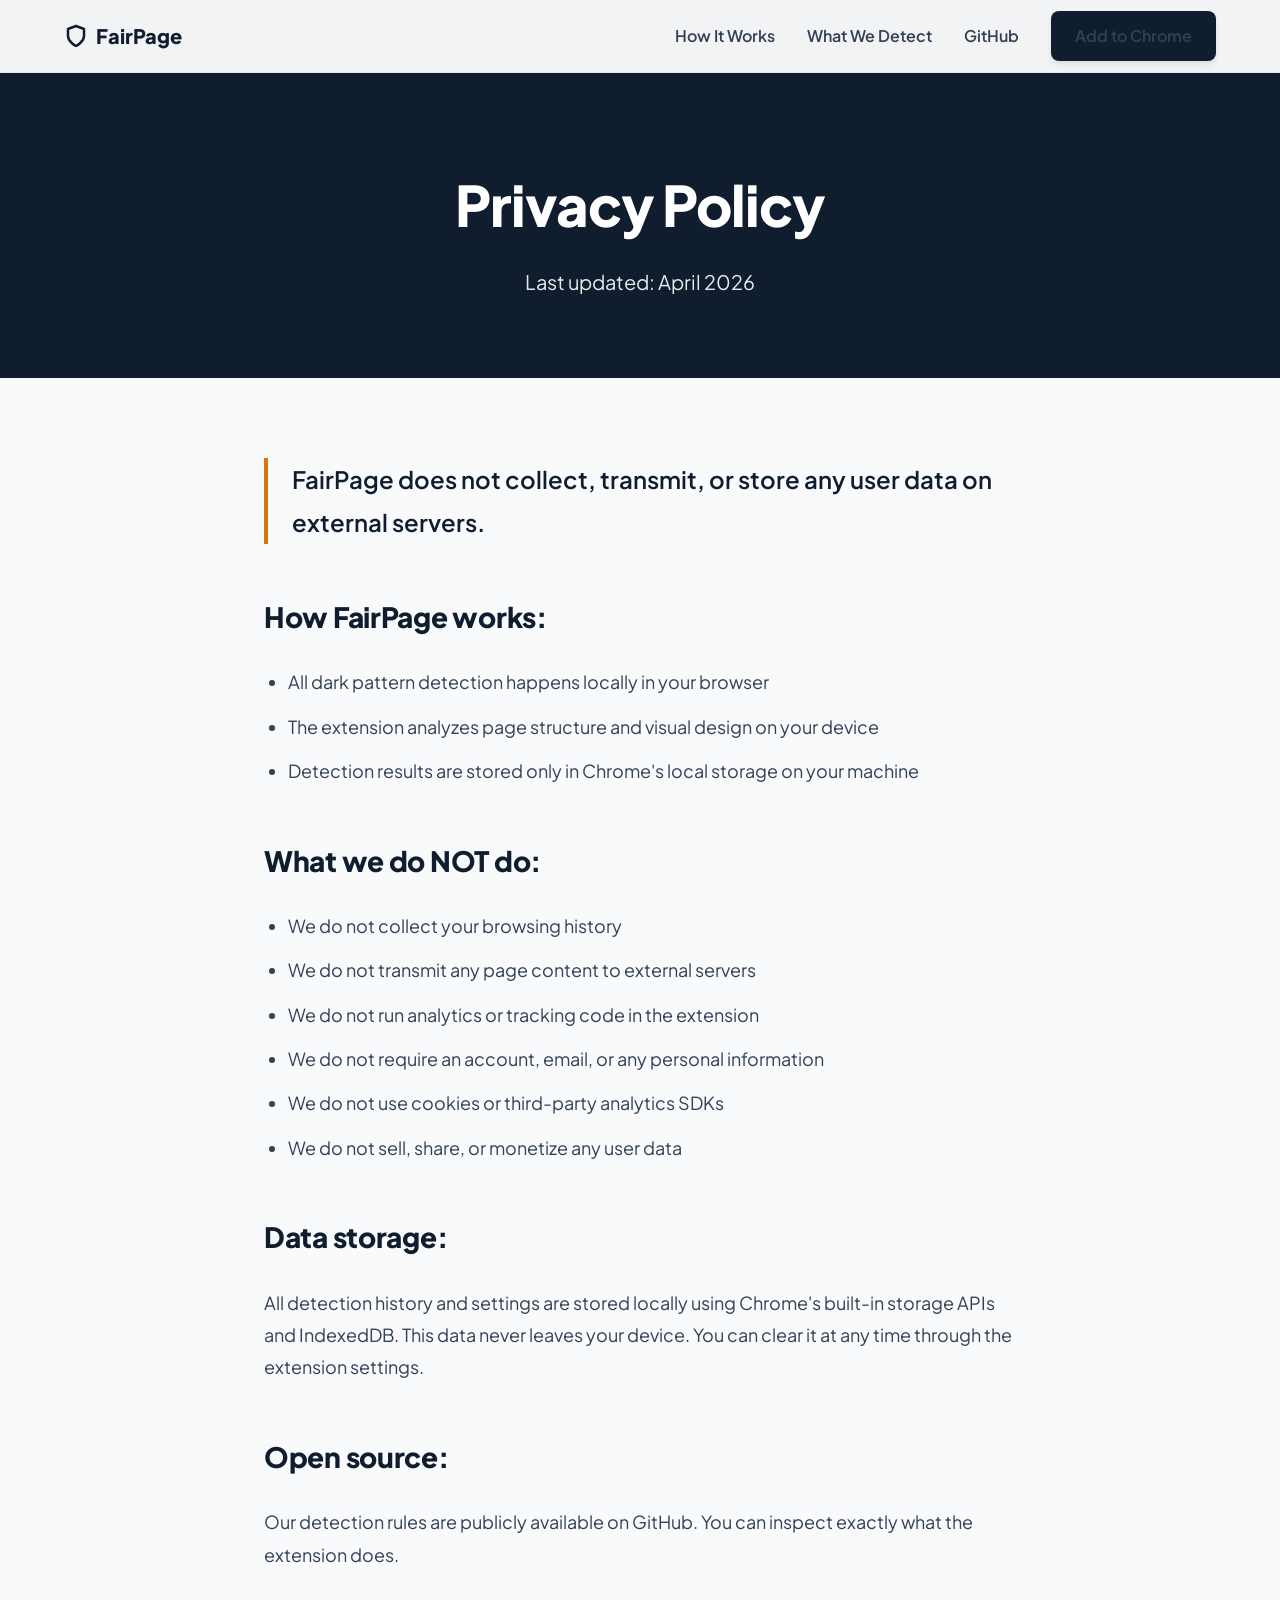
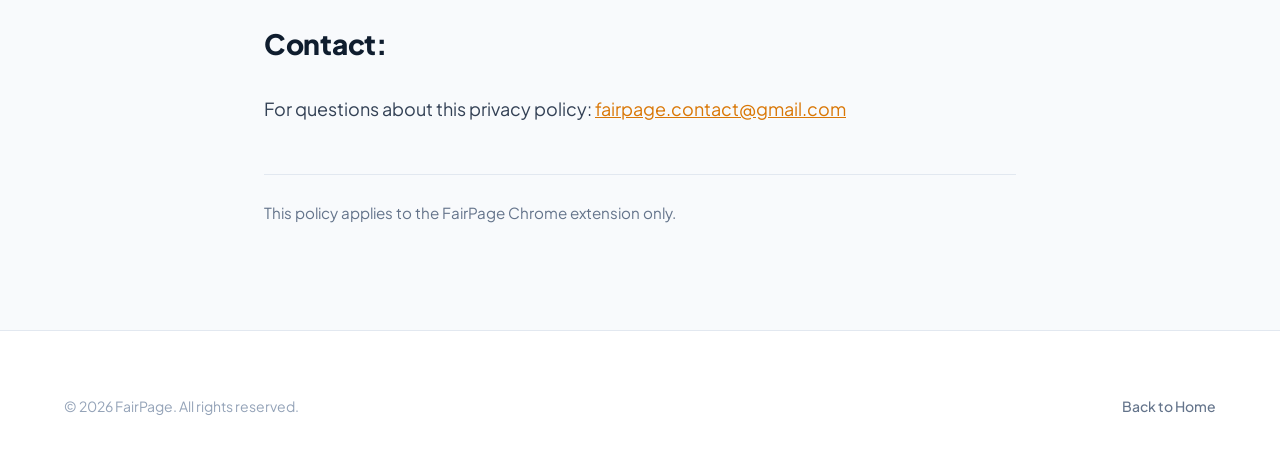
==== privacy.html @ 8c4fdb08 "Initial commit for FairPage Site" ====
<!DOCTYPE html>
<html lang="en">
<head>
    <meta charset="UTF-8">
    <meta name="viewport" content="width=device-width, initial-scale=1.0">
    <title>Privacy Policy | FairPage</title>
    <meta name="description" content="FairPage privacy policy. We don't collect, track, or sell your data.">
    <link rel="stylesheet" href="css/style.css">
</head>
<body>
    <nav class="navbar">
        <div class="container nav-content">
            <a href="index.html" class="logo">
                <svg width="24" height="24" viewBox="0 0 24 24" fill="none" stroke="currentColor" stroke-width="2.5" stroke-linecap="round" stroke-linejoin="round"><path d="M12 22s8-4 8-10V5l-8-3-8 3v7c0 6 8 10 8 10z"/></svg>
                FairPage
            </a>
            <div class="nav-links">
                <a href="index.html#how-it-works">How It Works</a>
                <a href="index.html#what-we-detect">What We Detect</a>
                <a href="https://github.com/Dark3993Fury/fairpage-extension" target="_blank">GitHub</a>
                <a href="CHROME_STORE_URL_PLACEHOLDER" class="btn-primary" target="_blank">Add to Chrome</a>
            </div>
        </div>
    </nav>

    <header class="page-header">
        <div class="container">
            <h1>Privacy Policy</h1>
            <p style="font-size: 1.25rem; opacity: 0.9;">Last updated: April 2026</p>
        </div>
    </header>

    <section class="page-content">
        <div class="container">
            <div class="prose">
                <p style="font-size: 1.5rem; font-weight: 600; color: var(--primary); margin-bottom: 40px; border-left: 4px solid var(--accent); padding-left: 24px;">FairPage does not collect, transmit, or store any user data on external servers.</p>

                <h2>How FairPage works:</h2>
                <ul>
                    <li>All dark pattern detection happens locally in your browser</li>
                    <li>The extension analyzes page structure and visual design on your device</li>
                    <li>Detection results are stored only in Chrome's local storage on your machine</li>
                </ul>

                <h2>What we do NOT do:</h2>
                <ul>
                    <li>We do not collect your browsing history</li>
                    <li>We do not transmit any page content to external servers</li>
                    <li>We do not run analytics or tracking code in the extension</li>
                    <li>We do not require an account, email, or any personal information</li>
                    <li>We do not use cookies or third-party analytics SDKs</li>
                    <li>We do not sell, share, or monetize any user data</li>
                </ul>

                <h2>Data storage:</h2>
                <p>All detection history and settings are stored locally using Chrome's built-in storage APIs and IndexedDB. This data never leaves your device. You can clear it at any time through the extension settings.</p>

                <h2>Open source:</h2>
                <p>Our detection rules are publicly available on GitHub. You can inspect exactly what the extension does.</p>

                <h2>Contact:</h2>
                <p>For questions about this privacy policy: <a href="mailto:fairpage.contact@gmail.com" style="color: var(--accent); text-decoration: underline;">fairpage.contact@gmail.com</a></p>
                
                <p style="margin-top: 48px; font-size: 0.95rem; color: var(--text-light); border-top: 1px solid #e2e8f0; padding-top: 24px;">This policy applies to the FairPage Chrome extension only.</p>
            </div>
        </div>
    </section>

    <!-- Footer -->
    <footer class="footer">
        <div class="container">
            <div class="footer-bottom" style="border-top: none; padding-top: 0;">
                <p>&copy; 2026 FairPage. All rights reserved.</p>
                <div style="display: flex; gap: 24px;">
                    <a href="index.html" style="color: var(--text-light); font-weight: 500;">Back to Home</a>
                </div>
            </div>
        </div>
    </footer>

    <script src="js/main.js"></script>
</body>
</html>
---- css/style.css ----
@import url('https://fonts.googleapis.com/css2?family=Plus+Jakarta+Sans:wght@400;500;600;700;800&display=swap');

:root {
  --primary: #0f1d2e;
  --secondary: #334155;
  --accent: #d97706;
  --success: #0d9488;
  --bg: #f8fafc;
  --surface: #ffffff;
  --text: #1e293b;
  --text-light: #64748b;
  --font-main: 'Plus Jakarta Sans', sans-serif;
}

* { box-sizing: border-box; margin: 0; padding: 0; }
body { font-family: var(--font-main); background: var(--bg); color: var(--text); line-height: 1.6; overflow-x: hidden; }

a { text-decoration: none; color: inherit; }
ul { list-style: none; }

.container { max-width: 1200px; margin: 0 auto; padding: 0 24px; }

/* NAVBAR */
.navbar { position: fixed; top: 0; width: 100%; background: rgba(255, 255, 255, 0.95); backdrop-filter: blur(8px); z-index: 1000; border-bottom: 1px solid #e2e8f0; }
.nav-content { display: flex; justify-content: space-between; align-items: center; height: 72px; }
.logo { display: flex; align-items: center; gap: 8px; font-weight: 800; font-size: 1.25rem; color: var(--primary); }
.nav-links { display: flex; gap: 32px; align-items: center; }
.nav-links a { font-weight: 600; color: var(--secondary); transition: color 0.2s; }
.nav-links a:hover { color: var(--primary); }
.btn-primary { background: var(--primary); color: white; padding: 12px 24px; border-radius: 8px; font-weight: 700; display: inline-flex; align-items: center; gap: 8px; transition: transform 0.2s, background 0.2s; box-shadow: 0 4px 6px -1px rgba(15, 29, 46, 0.1); }
.btn-primary:hover { background: #1a2f4c; transform: translateY(-1px); color: white;}
.btn-secondary { background: white; color: var(--text); padding: 12px 24px; border-radius: 8px; font-weight: 700; border: 1px solid #cbd5e1; display: inline-flex; align-items: center; gap: 8px; transition: all 0.2s; }
.btn-secondary:hover { background: #f1f5f9; border-color: #94a3b8; }

/* HERO */
.hero { padding: 160px 0 80px; min-height: 90vh; display: flex; align-items: center; position: relative; overflow: hidden; background: linear-gradient(135deg, rgba(248,250,252,1) 0%, rgba(226,232,240,0.5) 100%);}
.hero-content { flex: 1; max-width: 600px; z-index: 2; }
.hero h1 { font-size: 4rem; font-weight: 800; line-height: 1.1; margin-bottom: 24px; color: var(--primary); letter-spacing: -0.02em; }
.hero p { font-size: 1.25rem; color: var(--secondary); margin-bottom: 40px; line-height: 1.5; }
.hero-buttons { display: flex; gap: 16px; flex-wrap: wrap; }
.hero-visual { flex: 1; display: flex; justify-content: flex-end; position: relative; z-index: 1; }

/* Mockup */
.mockup-container { position: relative; width: 100%; max-width: 500px; animation: float 6s ease-in-out infinite; }
@keyframes float { 0% { transform: translateY(0px); } 50% { transform: translateY(-15px); } 100% { transform: translateY(0px); } }
.browser-window { background: var(--surface); border-radius: 12px; box-shadow: 0 25px 50px -12px rgba(0, 0, 0, 0.15); border: 1px solid #e2e8f0; overflow: hidden; display: flex; flex-direction: column; }
.browser-header { background: #f1f5f9; padding: 12px; display: flex; gap: 6px; border-bottom: 1px solid #e2e8f0; }
.dot { width: 12px; height: 12px; border-radius: 50%; }
.dot.red { background: #ef4444; } .dot.yellow { background: #f59e0b; } .dot.green { background: #10b981; }
.browser-body { display: flex; height: 350px; position: relative; background: #fff;}
.webpage-mock { flex: 1; padding: 24px; opacity: 0.8; }
.mock-title { height: 24px; width: 60%; background: #e2e8f0; border-radius: 4px; margin-bottom: 24px; }
.mock-text { height: 12px; width: 100%; background: #f1f5f9; border-radius: 4px; margin-bottom: 12px; }
.mock-btn { background: #3b82f6; color: white; display: inline-block; padding: 10px 20px; border-radius: 6px; font-size: 0.85rem; font-weight: bold; margin-top: 16px; position: relative;}
.highlight-box { position: absolute; border: 2px dashed var(--accent); background: rgba(217, 119, 6, 0.1); inset: -6px -8px; border-radius: 8px; animation: pulse 2s infinite; }
@keyframes pulse { 0% { opacity: 0.6; } 50% { opacity: 1; } 100% { opacity: 0.6; } }

/* Panel Mockup */
.extension-panel { width: 220px; background: white; border-left: 1px solid #e2e8f0; padding: 16px; display: flex; flex-direction: column; gap: 12px; box-shadow: -5px 0 15px rgba(0,0,0,0.05);}
.panel-header { display: flex; align-items: center; gap: 8px; font-size: 0.95rem; font-weight: 800; color: var(--primary); margin-bottom: 8px; border-bottom: 1px solid #e2e8f0; padding-bottom: 12px;}
.panel-alert { background: #fffbeb; border: 1px solid #fde68a; border-radius: 8px; padding: 12px; position: relative; }
.panel-alert .badge { background: var(--accent); color: white; font-size: 0.65rem; font-weight: 800; padding: 3px 6px; border-radius: 4px; display: inline-block; margin-bottom: 6px; text-transform: uppercase; letter-spacing: 0.05em;}
.panel-alert .title { font-size: 0.85rem; font-weight: 700; color: #92400e; margin-bottom: 4px;}
.panel-alert .desc { font-size: 0.75rem; color: #b45309; line-height: 1.4;}

/* HOW IT WORKS */
.section { padding: 120px 0; }
.bg-light { background: white; }
.section-header { text-align: center; max-width: 700px; margin: 0 auto 64px; }
.section-header h2 { font-size: 2.5rem; color: var(--primary); margin-bottom: 16px; font-weight: 800; letter-spacing: -0.01em;}
.section-header p { font-size: 1.125rem; color: var(--text-light); }

.steps-grid { display: grid; grid-template-columns: repeat(3, 1fr); gap: 32px; }
.step-card { text-align: center; padding: 32px; background: var(--surface); border-radius: 16px; box-shadow: 0 4px 6px -1px rgba(0,0,0,0.05); border: 1px solid #e2e8f0;}
.step-icon { width: 72px; height: 72px; background: #f0f9ff; color: #0284c7; border-radius: 20px; display: flex; align-items: center; justify-content: center; margin: 0 auto 24px; }
.step-card h3 { font-size: 1.25rem; color: var(--primary); margin-bottom: 12px; font-weight: 800; }
.step-card p { color: var(--text-light); line-height: 1.6; }

/* WHAT WE DETECT */
.detect-grid { display: grid; grid-template-columns: repeat(auto-fit, minmax(280px, 1fr)); gap: 24px; }
.detect-card { background: var(--surface); padding: 24px; border-radius: 12px; border: 1px solid #e2e8f0; transition: transform 0.2s, box-shadow 0.2s; }
.detect-card:hover { transform: translateY(-4px); box-shadow: 0 12px 24px -10px rgba(0,0,0,0.1); border-color: #cbd5e1; }
.detect-header { display: flex; align-items: center; gap: 12px; margin-bottom: 16px; }
.detect-icon { width: 44px; height: 44px; background: #fff3ed; color: var(--accent); border-radius: 10px; display: flex; align-items: center; justify-content: center; }
.detect-card h4 { font-size: 1.125rem; color: var(--primary); font-weight: 800; }
.detect-card p { color: var(--text-light); font-size: 0.95rem; line-height: 1.5; }

/* REAL PROOF */
.evidence-layout { display: flex; align-items: center; gap: 64px; }
.evidence-text { flex: 1; }
.evidence-text h3 { font-size: 2.5rem; color: var(--primary); margin-bottom: 24px; font-weight: 800; line-height: 1.2;}
.evidence-text p { font-size: 1.125rem; color: var(--secondary); margin-bottom: 24px; line-height: 1.6; }

.evidence-mockup { flex: 1; min-width: 300px; max-width: 500px; width: 100%;}
.evidence-card { background: white; border-radius: 16px; box-shadow: 0 20px 40px -15px rgba(0,0,0,0.15); border: 1px solid #e2e8f0; overflow: hidden; }
.evidence-card-header { background: #f8fafc; padding: 20px 24px; border-bottom: 1px solid #e2e8f0; display: flex; justify-content: space-between; align-items: center; }
.evidence-pill { display: inline-flex; align-items: center; gap: 6px; background: #fee2e2; color: #b91c1c; padding: 6px 12px; border-radius: 20px; font-size: 0.75rem; font-weight: 800; text-transform: uppercase; letter-spacing: 0.05em;}
.evidence-card-body { padding: 24px; }
.evidence-card-body h4 { font-size: 1.25rem; margin-bottom: 8px; color: var(--primary); font-weight: 700;}
.evidence-card-body p { color: var(--secondary); margin-bottom: 24px; font-size: 0.95rem; }
.evidence-actions { display: flex; gap: 12px; padding: 0 24px 24px;}
.btn-vote { flex: 1; padding: 12px; border-radius: 8px; border: 1px solid #e2e8f0; background: white; color: var(--text-light); font-weight: 700; cursor: pointer; transition: all 0.2s; display: flex; align-items: center; justify-content: center; gap: 8px;}
.btn-vote:hover { background: #f8fafc; color: var(--primary); border-color: #cbd5e1;}

/* TRUST SECTION */
.trust-grid { display: grid; grid-template-columns: repeat(4, 1fr); gap: 32px; }
.trust-item { text-align: center; }
.trust-icon { width: 64px; height: 64px; background: #ecfdf5; color: var(--success); border-radius: 50%; display: flex; align-items: center; justify-content: center; margin: 0 auto 20px; }
.trust-item h4 { font-size: 1.125rem; color: var(--primary); margin-bottom: 12px; font-weight: 800;}
.trust-item p { color: var(--text-light); font-size: 0.95rem; line-height: 1.5;}

/* COUNTER SECTION */
.counter-box { background: var(--primary); color: white; border-radius: 24px; padding: 80px 32px; text-align: center; position: relative; overflow: hidden; }
.counter-box::before { content: ''; position: absolute; inset: 0; opacity: 0.1; background-image: radial-gradient(circle at 50% 50%, white 2px, transparent 2px); background-size: 40px 40px; }
.counter-content { position: relative; z-index: 1;}
.counter-number {font-size: 5rem; font-weight: 800; color: #facc15; margin-bottom: 24px; font-variant-numeric: tabular-nums; display: flex; justify-content: center; align-items: baseline; gap: 16px; flex-wrap: wrap;}
.stat-item { display:flex; flex-direction: column; align-items: center;}
.stat-val { font-size: 4rem; line-height: 1;}
.stat-label { font-size: 1rem; color: #cbd5e1; font-weight: 600; text-transform: uppercase; letter-spacing: 0.05em; margin-top: 8px;}
.counter-stat { font-size: 1.5rem; color: #e2e8f0; margin-bottom: 16px; font-weight: 500; }
.counter-sub { color: #94a3b8; font-size: 1.125rem; max-width: 600px; margin: 32px auto 0;}

/* FOOTER */
.footer { background: white; padding: 64px 0 32px; border-top: 1px solid #e2e8f0; }
.footer-content { display: flex; justify-content: space-between; flex-wrap: wrap; gap: 32px; margin-bottom: 48px; }
.footer-brand { max-width: 300px; }
.footer-logo { display: flex; align-items: center; gap: 8px; font-weight: 800; font-size: 1.25rem; color: var(--primary); margin-bottom: 16px; }
.footer-brand p { color: var(--text-light); margin-bottom: 16px;}
.footer-links { display: flex; gap: 64px; }
.footer-col h5 { font-size: 0.875rem; text-transform: uppercase; color: var(--primary); font-weight: 800; margin-bottom: 16px; letter-spacing: 0.05em; }
.footer-col ul { display: flex; flex-direction: column; gap: 12px; }
.footer-col a { color: var(--text-light); transition: color 0.2s; font-weight: 500;}
.footer-col a:hover { color: var(--primary); }
.footer-bottom { padding-top: 32px; border-top: 1px solid #e2e8f0; display: flex; justify-content: space-between; align-items: center; color: #94a3b8; font-size: 0.875rem; }

/* PRIVACY PAGE */
.page-header { background: var(--primary); padding: 160px 0 80px; text-align: center; color: white; }
.page-header h1 { font-size: 3.5rem; font-weight: 800; margin-bottom: 16px; letter-spacing: -0.02em;}
.page-content { padding: 80px 0; max-width: 800px; margin: 0 auto; }
.prose { font-size: 1.125rem; color: var(--secondary); margin-bottom: 24px; line-height: 1.8;}
.prose h2 { color: var(--primary); font-size: 1.75rem; margin: 48px 0 24px; font-weight: 800; letter-spacing: -0.01em;}
.prose p { margin-bottom: 20px;}
.prose ul { margin-bottom: 32px; padding-left: 24px; list-style-type: disc; }
.prose li { margin-bottom: 12px; }

/* ANIMATIONS */
.fade-up { opacity: 0; transform: translateY(30px); transition: opacity 0.7s cubic-bezier(0.16, 1, 0.3, 1), transform 0.7s cubic-bezier(0.16, 1, 0.3, 1); }
.fade-up.visible { opacity: 1; transform: translateY(0); }
.delay-100 { transition-delay: 100ms; }
.delay-200 { transition-delay: 200ms; }
.delay-300 { transition-delay: 300ms; }

/* RESPONSIVE */
.menu-btn { display: none; background: none; border: none; cursor: pointer; color: var(--primary); padding: 8px;}
@media (max-width: 992px) {
  .hero { flex-direction: column; text-align: center; padding-top: 140px; }
  .hero-content { margin-bottom: 64px; }
  .hero h1 { font-size: 3rem; }
  .hero-buttons { justify-content: center; }
  .evidence-layout { flex-direction: column; text-align: center;}
  .trust-grid { grid-template-columns: repeat(2, 1fr); }
  .counter-number { flex-direction: column; gap: 32px;}
}
@media (max-width: 768px) {
  .nav-links { display: none; position: absolute; top: 72px; left: 0; right: 0; background: white; flex-direction: column; padding: 24px; box-shadow: 0 10px 15px -3px rgba(0,0,0,0.1); border-bottom: 1px solid #e2e8f0; }
  .nav-links.active { display: flex; }
  .menu-btn { display: block; }
  .steps-grid { grid-template-columns: 1fr; }
  .trust-grid { grid-template-columns: 1fr; }
  .footer-content { flex-direction: column; }
  .footer-links { flex-direction: column; gap: 40px; }
  .footer-bottom { flex-direction: column; text-align: center; gap: 16px; }
  .hero h1 { font-size: 2.5rem; }
  .section { padding: 80px 0;}
}
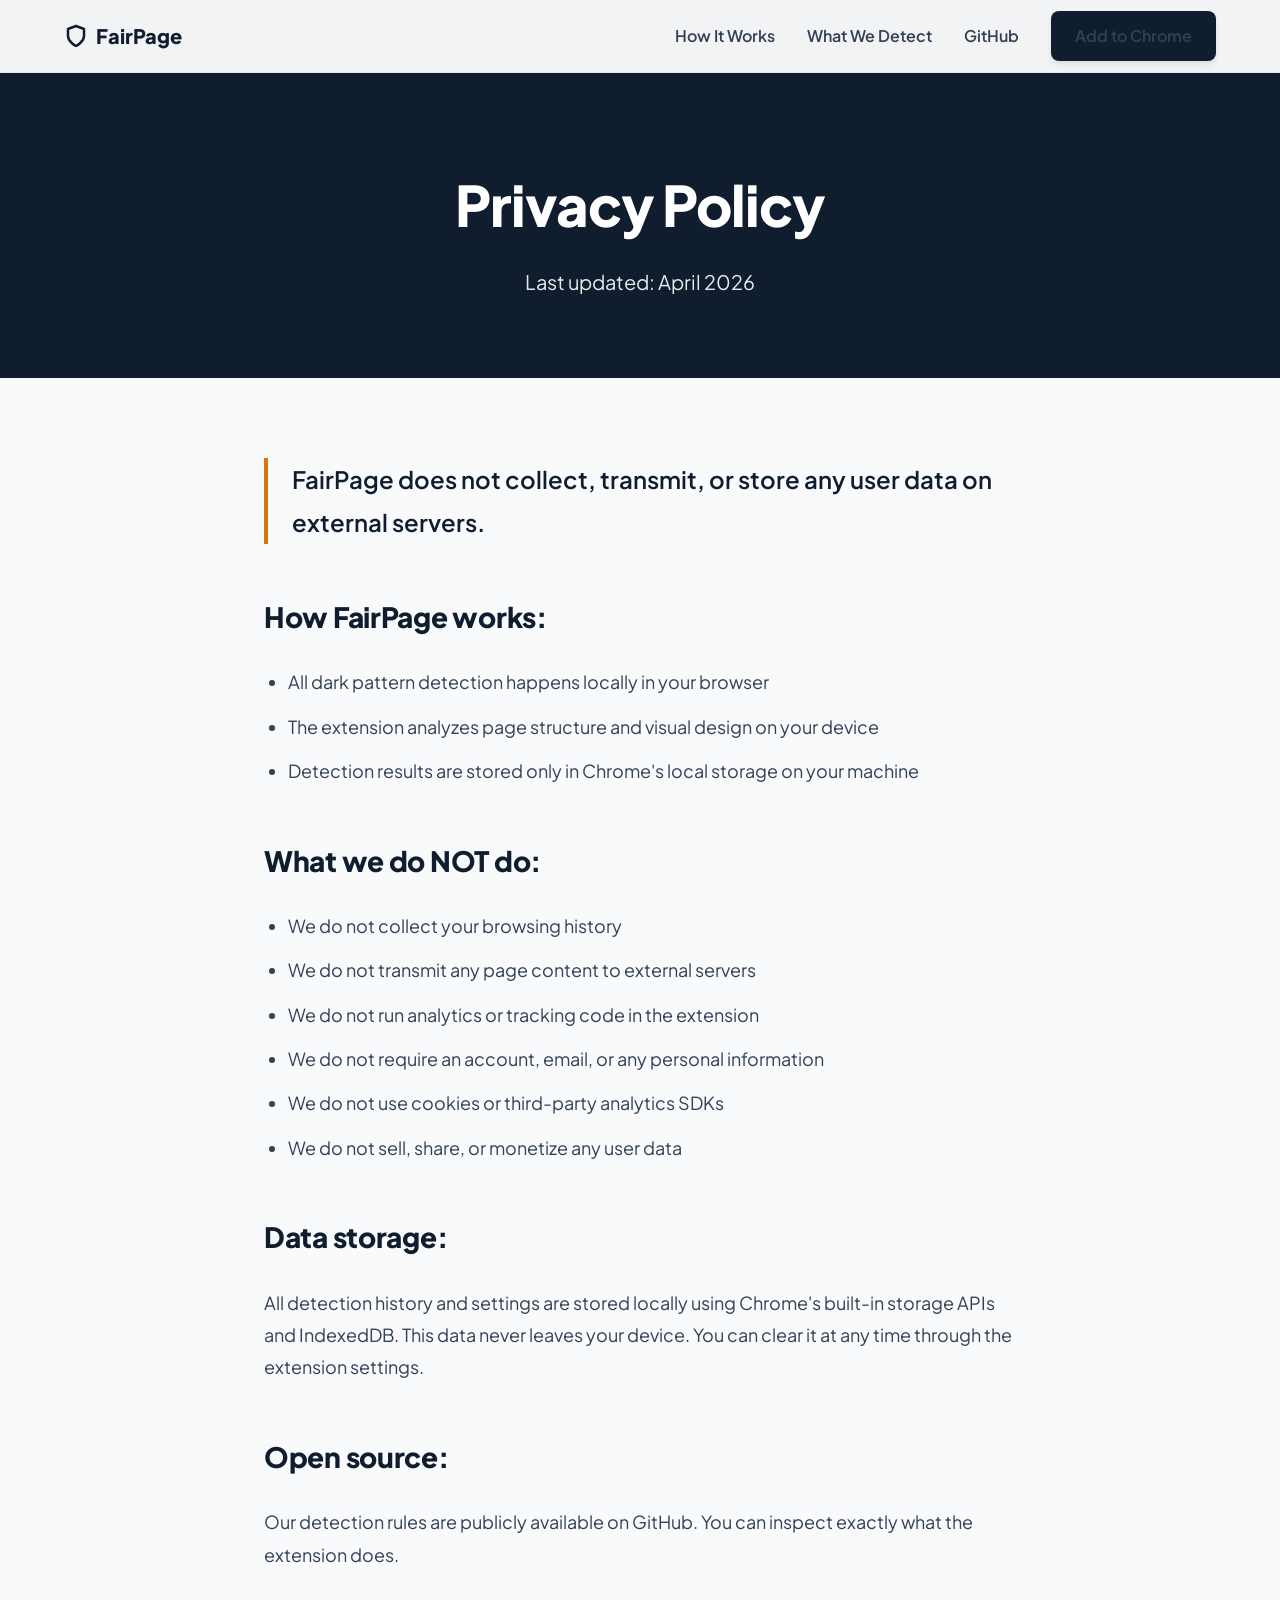
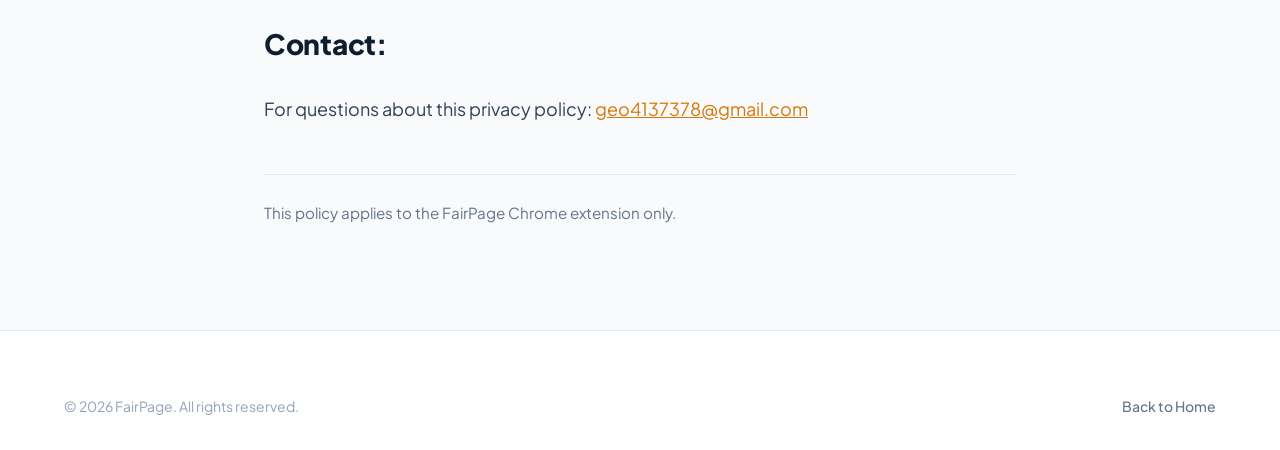
==== commit 4647e2f3: "Update contact email" ====
--- a/privacy.html
+++ b/privacy.html
@@ -59,7 +59,7 @@
                 <p>Our detection rules are publicly available on GitHub. You can inspect exactly what the extension does.</p>
 
                 <h2>Contact:</h2>
-                <p>For questions about this privacy policy: <a href="mailto:fairpage.contact@gmail.com" style="color: var(--accent); text-decoration: underline;">fairpage.contact@gmail.com</a></p>
+                <p>For questions about this privacy policy: <a href="mailto:geo4137378@gmail.com" style="color: var(--accent); text-decoration: underline;">geo4137378@gmail.com</a></p>
                 
                 <p style="margin-top: 48px; font-size: 0.95rem; color: var(--text-light); border-top: 1px solid #e2e8f0; padding-top: 24px;">This policy applies to the FairPage Chrome extension only.</p>
             </div>
